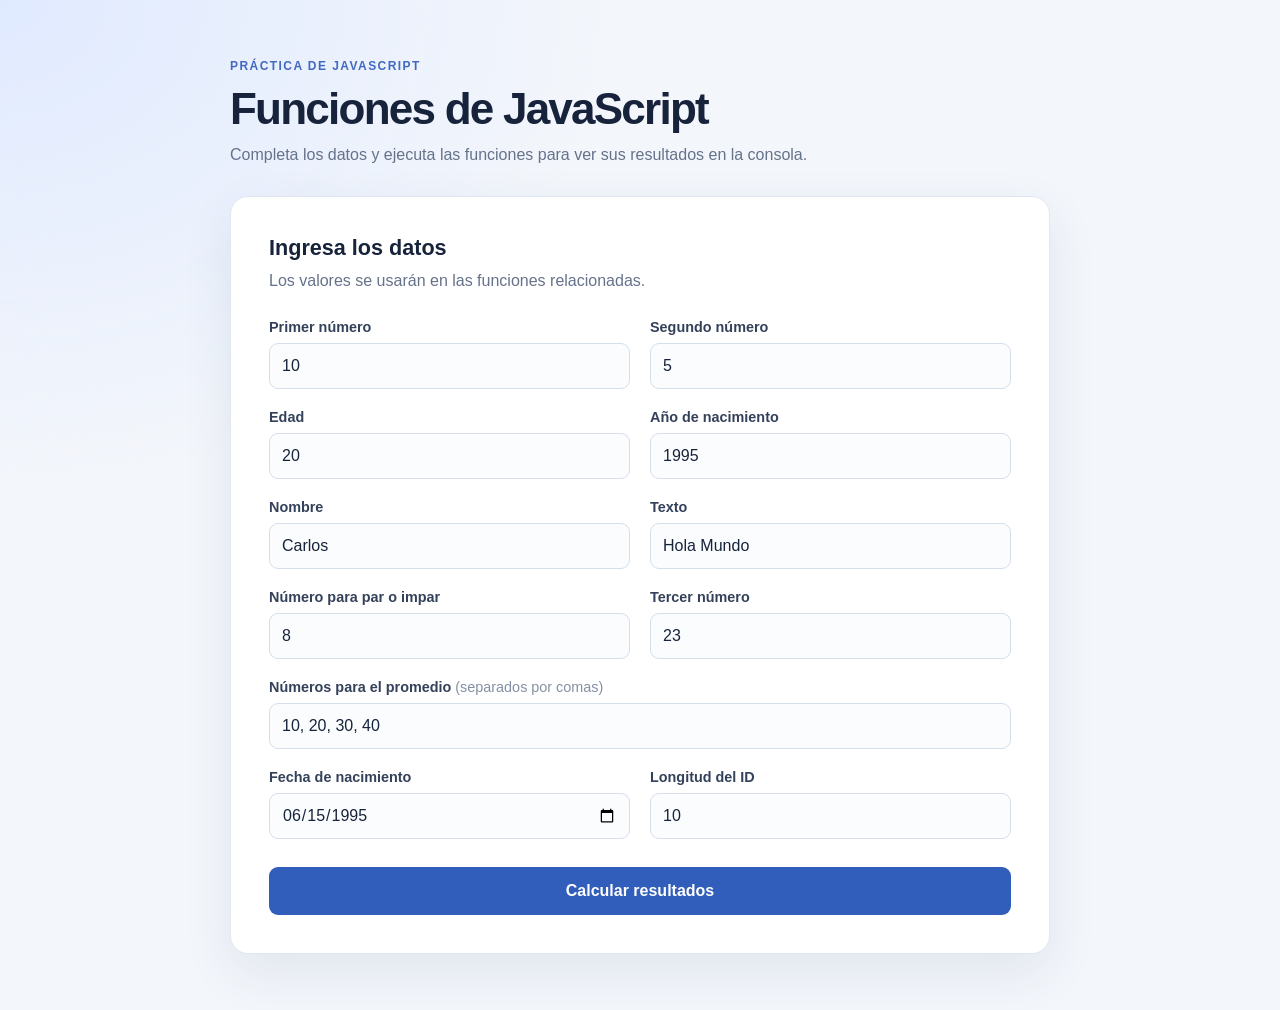
==== caso_practico1/index.html @ 5d504aec "Agregar estilos al caso práctico Co-authored-by: Copilot <223556219+Copilot@users.noreply.github.com" ====
<!DOCTYPE html>
<html lang="es">
<head>
    <meta charset="UTF-8">
    <meta name="viewport" content="width=device-width, initial-scale=1.0">
    <title>Funciones de JavaScript</title>
    <link rel="stylesheet" href="estilos.css">
</head>
<body>
    <main class="contenedor">
        <header class="encabezado">
            <span class="etiqueta">PRÁCTICA DE JAVASCRIPT</span>
            <h1>Funciones de JavaScript</h1>
            <p>Completa los datos y ejecuta las funciones para ver sus resultados en la consola.</p>
        </header>

        <form id="calculadora-formulario" class="tarjeta">
            <div class="titulo-tarjeta">
                <h2>Ingresa los datos</h2>
                <p>Los valores se usarán en las funciones relacionadas.</p>
            </div>

            <div class="rejilla-campos">
                <div class="campo">
                    <label for="numero-a">Primer número</label>
                    <input id="numero-a" name="numeroA" type="number" value="10" step="any" required>
                </div>
                <div class="campo">
                    <label for="numero-b">Segundo número</label>
                    <input id="numero-b" name="numeroB" type="number" value="5" step="any" required>
                </div>
                <div class="campo">
                    <label for="edad">Edad</label>
                    <input id="edad" name="edad" type="number" value="20" min="0" required>
                </div>
                <div class="campo">
                    <label for="anio-nacimiento">Año de nacimiento</label>
                    <input id="anio-nacimiento" name="anioNacimiento" type="number" value="1995" min="1" required>
                </div>
                <div class="campo">
                    <label for="nombre">Nombre</label>
                    <input id="nombre" name="nombre" type="text" value="Carlos" required>
                </div>
                <div class="campo">
                    <label for="texto">Texto</label>
                    <input id="texto" name="texto" type="text" value="Hola Mundo" required>
                </div>
                <div class="campo">
                    <label for="numero-paridad">Número para par o impar</label>
                    <input id="numero-paridad" name="numeroParidad" type="number" value="8" step="any" required>
                </div>
                <div class="campo">
                    <label for="numero-c">Tercer número</label>
                    <input id="numero-c" name="numeroC" type="number" value="23" step="any" required>
                </div>
                <div class="campo campo-ancho">
                    <label for="lista-numeros">Números para el promedio <span>(separados por comas)</span></label>
                    <input id="lista-numeros" name="listaNumeros" type="text" value="10, 20, 30, 40" required>
                </div>
                <div class="campo">
                    <label for="fecha-nacimiento">Fecha de nacimiento</label>
                    <input id="fecha-nacimiento" name="fechaNacimiento" type="date" value="1995-06-15" required>
                </div>
                <div class="campo">
                    <label for="longitud-id">Longitud del ID</label>
                    <input id="longitud-id" name="longitudId" type="number" value="10" min="1" max="32" required>
                </div>
            </div>

            <button type="submit">Calcular resultados</button>
        </form>
    </main>

    <script src="../js/matematicas/operaciones.js"></script>
    <script src="../js/texto/cadenas.js"></script>
    <script src="../js/fechas/tiempo.js"></script>
    <script src="../js/validaciones/reglas.js"></script>
    <script src="../js/utilidades/helpers.js"></script>
    <script src="../js/app.js"></script>
</body>
</html>
---- caso_practico1/estilos.css ----
:root {
    color-scheme: light;
    font-family: "Segoe UI", Arial, sans-serif;
    color: #17233b;
    background: #f3f6fb;
    font-synthesis: none;
}

* {
    box-sizing: border-box;
}

body {
    min-width: 320px;
    min-height: 100vh;
    margin: 0;
    padding: 56px 20px;
    background:
        radial-gradient(ellipse at top left, #e0eaff 0, transparent 38rem),
        #f3f6fb;
}

.contenedor {
    width: min(100%, 820px);
    margin: 0 auto;
}

.encabezado {
    margin-bottom: 28px;
}

.etiqueta {
    color: #4169c1;
    font-size: 0.75rem;
    font-weight: 700;
    letter-spacing: 0.12em;
}

h1 {
    margin: 10px 0 8px;
    font-size: clamp(2rem, 5vw, 2.75rem);
    letter-spacing: -0.04em;
}

.encabezado p,
.titulo-tarjeta p {
    margin: 0;
    color: #65728a;
    line-height: 1.6;
}

.tarjeta {
    padding: clamp(22px, 5vw, 38px);
    border: 1px solid #e1e7f0;
    border-radius: 18px;
    background: #fff;
    box-shadow: 0 18px 50px rgb(39 62 102 / 9%);
}

.titulo-tarjeta {
    margin-bottom: 26px;
}

h2 {
    margin: 0 0 7px;
    font-size: 1.35rem;
}

.rejilla-campos {
    display: grid;
    grid-template-columns: repeat(2, minmax(0, 1fr));
    gap: 20px;
}

.campo-ancho {
    grid-column: 1 / -1;
}

.campo label {
    display: block;
    margin-bottom: 8px;
    color: #34415a;
    font-size: 0.9rem;
    font-weight: 600;
}

.campo label span {
    color: #8490a4;
    font-weight: 400;
}

.campo input {
    width: 100%;
    min-height: 46px;
    padding: 10px 12px;
    border: 1px solid #d6deeb;
    border-radius: 9px;
    outline: none;
    background: #fbfcfe;
    color: #17233b;
    font: inherit;
    transition: border-color 150ms ease, box-shadow 150ms ease, background 150ms ease;
}

.campo input:focus {
    border-color: #5279d0;
    background: #fff;
    box-shadow: 0 0 0 3px rgb(82 121 208 / 16%);
}

button {
    width: 100%;
    min-height: 48px;
    margin-top: 28px;
    border: 0;
    border-radius: 9px;
    background: #315dbb;
    color: #fff;
    font: inherit;
    font-weight: 700;
    cursor: pointer;
    transition: background 150ms ease, transform 150ms ease;
}

button:hover {
    transform: translateY(-1px);
    background: #244a9b;
}

button:focus-visible {
    outline: 3px solid #9bb7f3;
    outline-offset: 3px;
}

@media (max-width: 560px) {
    body {
        padding: 32px 14px;
    }

    .rejilla-campos {
        grid-template-columns: 1fr;
        gap: 16px;
    }

    .campo-ancho {
        grid-column: auto;
    }
}

@media (prefers-reduced-motion: reduce) {
    *,
    *::before,
    *::after {
        scroll-behavior: auto !important;
        transition-duration: 0.01ms !important;
    }
}
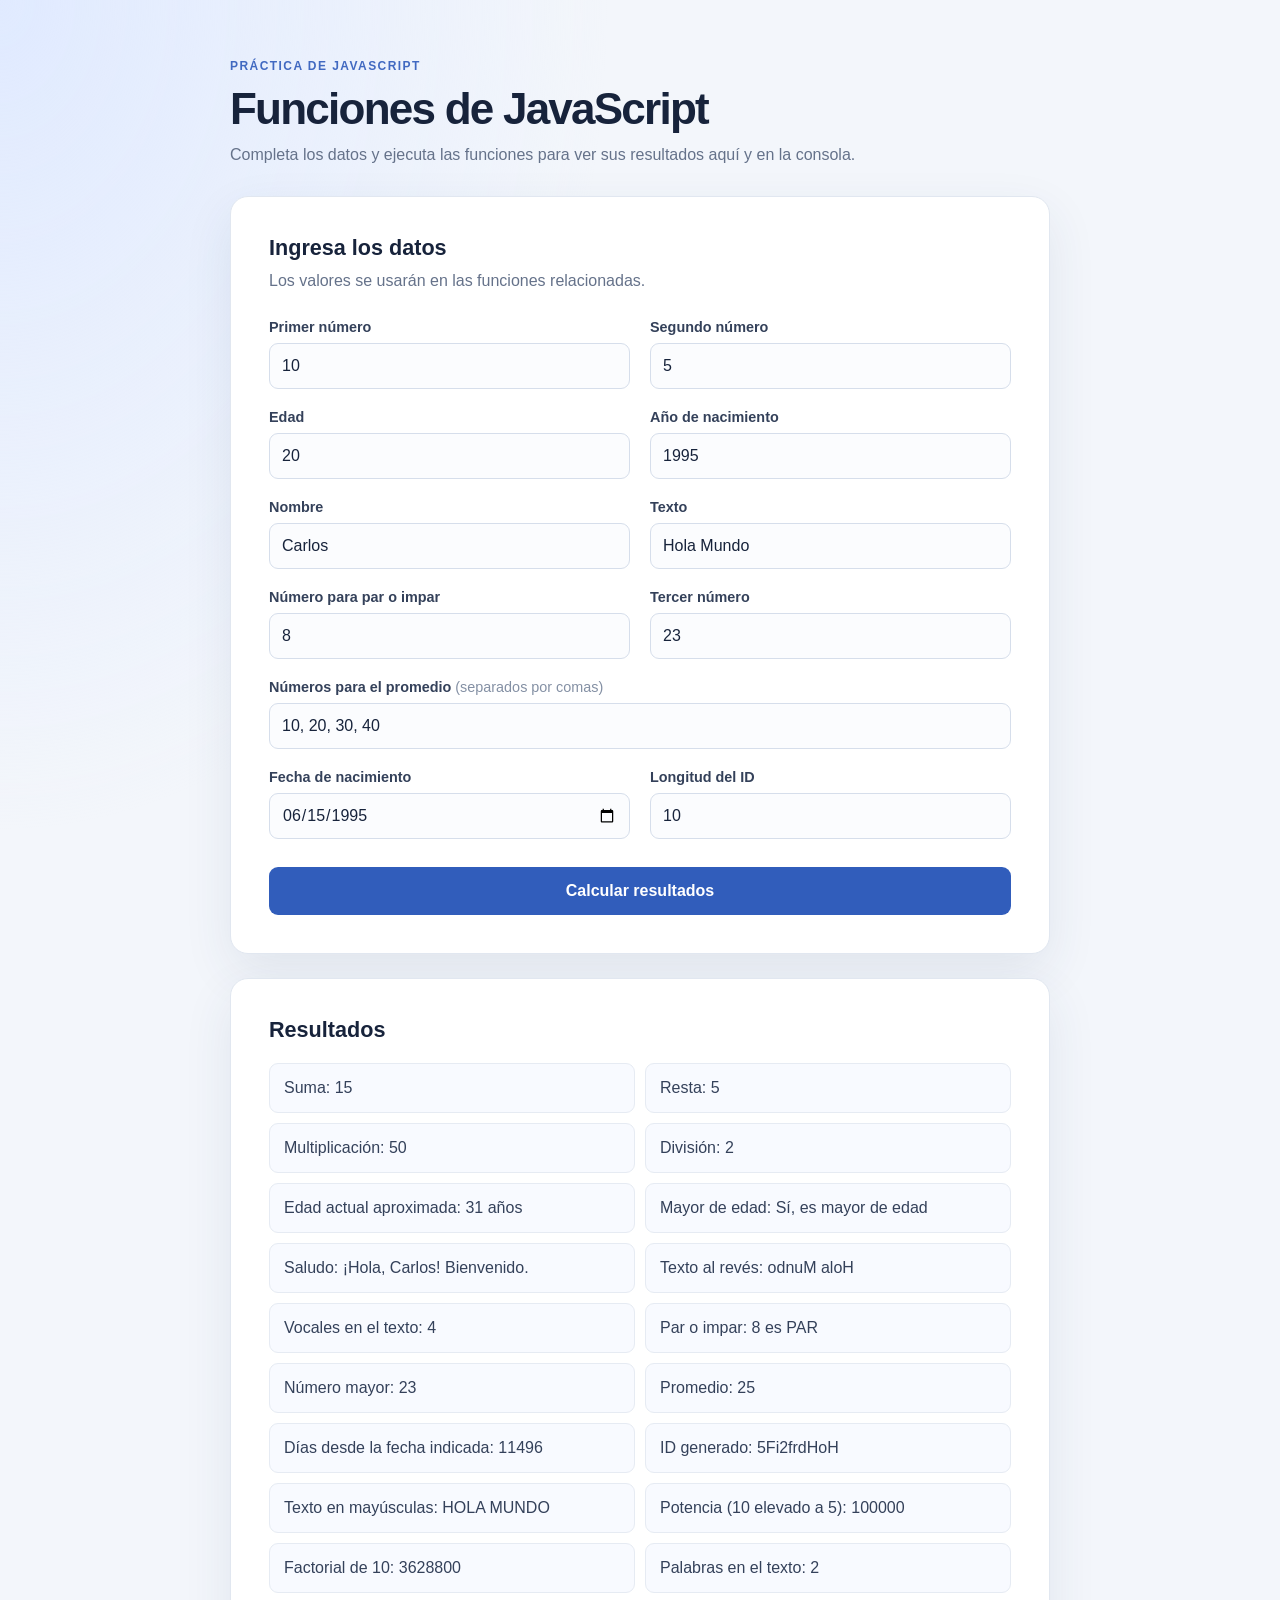
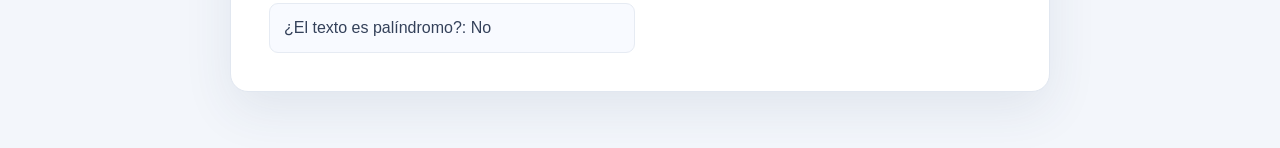
==== commit cc5e9cf4: "Agregar cuatro funciones y mostrar resultados Co-authored-by: Copilot <223556219+Copilot@users.norep" ====
--- a/caso_practico1/index.html
+++ b/caso_practico1/index.html
@@ -11,7 +11,7 @@
         <header class="encabezado">
             <span class="etiqueta">PRÁCTICA DE JAVASCRIPT</span>
             <h1>Funciones de JavaScript</h1>
-            <p>Completa los datos y ejecuta las funciones para ver sus resultados en la consola.</p>
+            <p>Completa los datos y ejecuta las funciones para ver sus resultados aquí y en la consola.</p>
         </header>
 
         <form id="calculadora-formulario" class="tarjeta">
@@ -69,6 +69,11 @@
 
             <button type="submit">Calcular resultados</button>
         </form>
+
+        <section class="tarjeta panel-resultados" aria-labelledby="titulo-resultados" aria-live="polite">
+            <h2 id="titulo-resultados">Resultados</h2>
+            <ul id="resultados" class="rejilla-resultados"></ul>
+        </section>
     </main>
 
     <script src="../js/matematicas/operaciones.js"></script>
--- a/caso_practico1/estilos.css
+++ b/caso_practico1/estilos.css
@@ -57,6 +57,10 @@
     box-shadow: 0 18px 50px rgb(39 62 102 / 9%);
 }
 
+.panel-resultados {
+    margin-top: 24px;
+}
+
 .titulo-tarjeta {
     margin-bottom: 26px;
 }
@@ -64,6 +68,26 @@
 h2 {
     margin: 0 0 7px;
     font-size: 1.35rem;
+}
+
+.rejilla-resultados {
+    display: grid;
+    grid-template-columns: repeat(2, minmax(0, 1fr));
+    gap: 10px;
+    margin: 20px 0 0;
+    padding: 0;
+    list-style: none;
+}
+
+.rejilla-resultados li {
+    min-width: 0;
+    padding: 12px 14px;
+    border: 1px solid #e6ebf3;
+    border-radius: 9px;
+    background: #f8faff;
+    color: #34415a;
+    line-height: 1.5;
+    overflow-wrap: anywhere;
 }
 
 .rejilla-campos {
@@ -142,6 +166,10 @@
         gap: 16px;
     }
 
+    .rejilla-resultados {
+        grid-template-columns: 1fr;
+    }
+
     .campo-ancho {
         grid-column: auto;
     }
